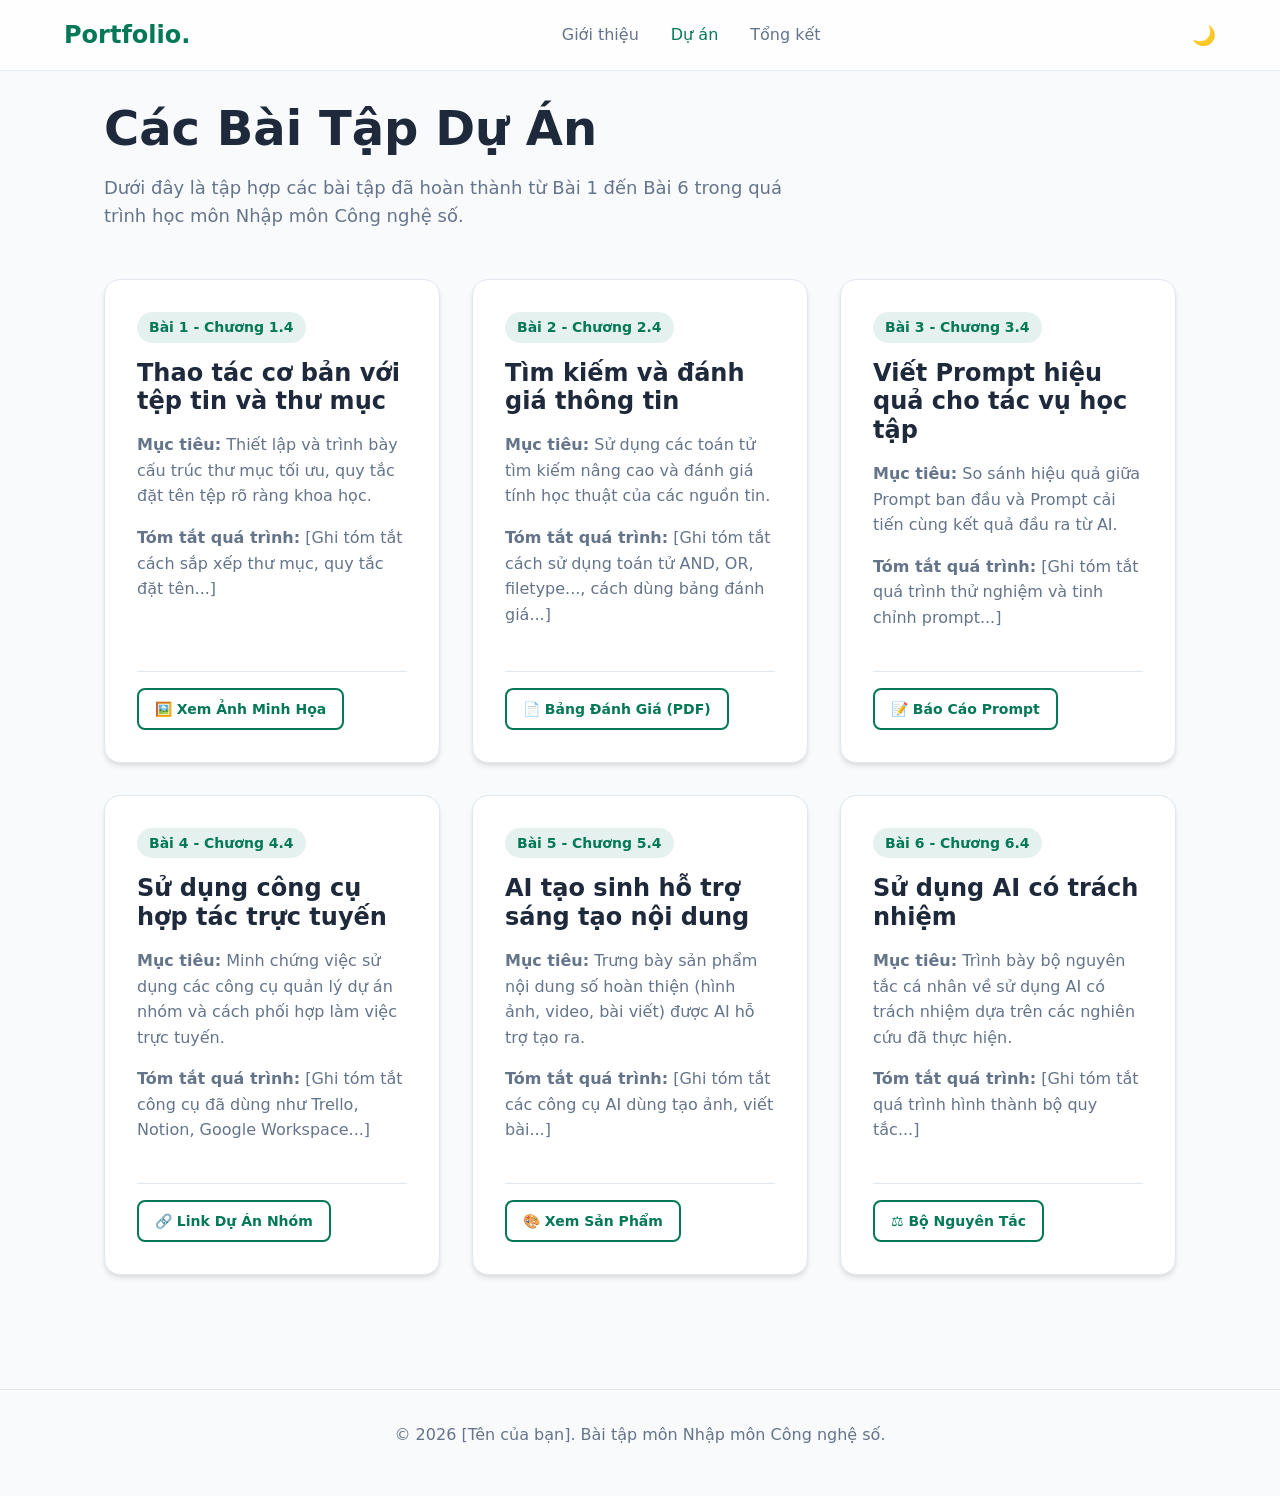
==== projects.html @ bdceb345 "feat: complete digital portfolio implementation" ====
<!DOCTYPE html>
<html lang="vi">
<head>
    <meta charset="UTF-8">
    <meta name="viewport" content="width=device-width, initial-scale=1.0">
    <title>Digital Portfolio | Dự án</title>
    <link rel="stylesheet" href="css/style.css">
</head>
<body>
    <nav>
        <a href="index.html" class="nav-brand">Portfolio.</a>
        <ul class="nav-links">
            <li><a href="index.html">Giới thiệu</a></li>
            <li><a href="projects.html" class="active">Dự án</a></li>
            <li><a href="summary.html">Tổng kết</a></li>
        </ul>
        <button id="theme-toggle" aria-label="Toggle Dark Mode">🌙</button>
    </nav>

    <main>
        <div class="reveal">
            <h1>Các Bài Tập Dự Án</h1>
            <p style="font-size: 1.125rem; max-width: 700px;">Dưới đây là tập hợp các bài tập đã hoàn thành từ Bài 1 đến Bài 6 trong quá trình học môn Nhập môn Công nghệ số.</p>
        </div>

        <div class="grid grid-2" style="margin-top: 3rem;">
            <!-- Bài 1 -->
            <div class="card project-card reveal">
                <div class="content">
                    <span class="badge">Bài 1 - Chương 1.4</span>
                    <h3>Thao tác cơ bản với tệp tin và thư mục</h3>
                    <div style="margin-top: 1rem; color: var(--text-muted);">
                        <p><strong>Mục tiêu:</strong> Thiết lập và trình bày cấu trúc thư mục tối ưu, quy tắc đặt tên tệp rõ ràng khoa học.</p>
                        <p><strong>Tóm tắt quá trình:</strong> [Ghi tóm tắt cách sắp xếp thư mục, quy tắc đặt tên...]</p>
                    </div>
                </div>
                <div class="project-meta">
                    <a href="#" class="btn btn-outline" style="padding: 0.5rem 1rem; font-size: 0.875rem;">🖼️ Xem Ảnh Minh Họa</a>
                </div>
            </div>

            <!-- Bài 2 -->
            <div class="card project-card reveal">
                <div class="content">
                    <span class="badge">Bài 2 - Chương 2.4</span>
                    <h3>Tìm kiếm và đánh giá thông tin</h3>
                    <div style="margin-top: 1rem; color: var(--text-muted);">
                        <p><strong>Mục tiêu:</strong> Sử dụng các toán tử tìm kiếm nâng cao và đánh giá tính học thuật của các nguồn tin.</p>
                        <p><strong>Tóm tắt quá trình:</strong> [Ghi tóm tắt cách sử dụng toán tử AND, OR, filetype..., cách dùng bảng đánh giá...]</p>
                    </div>
                </div>
                <div class="project-meta">
                    <a href="#" class="btn btn-outline" style="padding: 0.5rem 1rem; font-size: 0.875rem;">📄 Bảng Đánh Giá (PDF)</a>
                </div>
            </div>

            <!-- Bài 3 -->
            <div class="card project-card reveal">
                <div class="content">
                    <span class="badge">Bài 3 - Chương 3.4</span>
                    <h3>Viết Prompt hiệu quả cho tác vụ học tập</h3>
                    <div style="margin-top: 1rem; color: var(--text-muted);">
                        <p><strong>Mục tiêu:</strong> So sánh hiệu quả giữa Prompt ban đầu và Prompt cải tiến cùng kết quả đầu ra từ AI.</p>
                        <p><strong>Tóm tắt quá trình:</strong> [Ghi tóm tắt quá trình thử nghiệm và tinh chỉnh prompt...]</p>
                    </div>
                </div>
                <div class="project-meta">
                    <a href="#" class="btn btn-outline" style="padding: 0.5rem 1rem; font-size: 0.875rem;">📝 Báo Cáo Prompt</a>
                </div>
            </div>

            <!-- Bài 4 -->
            <div class="card project-card reveal">
                <div class="content">
                    <span class="badge">Bài 4 - Chương 4.4</span>
                    <h3>Sử dụng công cụ hợp tác trực tuyến</h3>
                    <div style="margin-top: 1rem; color: var(--text-muted);">
                        <p><strong>Mục tiêu:</strong> Minh chứng việc sử dụng các công cụ quản lý dự án nhóm và cách phối hợp làm việc trực tuyến.</p>
                        <p><strong>Tóm tắt quá trình:</strong> [Ghi tóm tắt công cụ đã dùng như Trello, Notion, Google Workspace...]</p>
                    </div>
                </div>
                <div class="project-meta">
                    <a href="#" class="btn btn-outline" style="padding: 0.5rem 1rem; font-size: 0.875rem;">🔗 Link Dự Án Nhóm</a>
                </div>
            </div>

            <!-- Bài 5 -->
            <div class="card project-card reveal">
                <div class="content">
                    <span class="badge">Bài 5 - Chương 5.4</span>
                    <h3>AI tạo sinh hỗ trợ sáng tạo nội dung</h3>
                    <div style="margin-top: 1rem; color: var(--text-muted);">
                        <p><strong>Mục tiêu:</strong> Trưng bày sản phẩm nội dung số hoàn thiện (hình ảnh, video, bài viết) được AI hỗ trợ tạo ra.</p>
                        <p><strong>Tóm tắt quá trình:</strong> [Ghi tóm tắt các công cụ AI dùng tạo ảnh, viết bài...]</p>
                    </div>
                </div>
                <div class="project-meta">
                    <a href="#" class="btn btn-outline" style="padding: 0.5rem 1rem; font-size: 0.875rem;">🎨 Xem Sản Phẩm</a>
                </div>
            </div>

            <!-- Bài 6 -->
            <div class="card project-card reveal">
                <div class="content">
                    <span class="badge">Bài 6 - Chương 6.4</span>
                    <h3>Sử dụng AI có trách nhiệm</h3>
                    <div style="margin-top: 1rem; color: var(--text-muted);">
                        <p><strong>Mục tiêu:</strong> Trình bày bộ nguyên tắc cá nhân về sử dụng AI có trách nhiệm dựa trên các nghiên cứu đã thực hiện.</p>
                        <p><strong>Tóm tắt quá trình:</strong> [Ghi tóm tắt quá trình hình thành bộ quy tắc...]</p>
                    </div>
                </div>
                <div class="project-meta">
                    <a href="#" class="btn btn-outline" style="padding: 0.5rem 1rem; font-size: 0.875rem;">⚖️ Bộ Nguyên Tắc</a>
                </div>
            </div>
        </div>
    </main>

    <footer>
        <p>&copy; 2026 [Tên của bạn]. Bài tập môn Nhập môn Công nghệ số.</p>
    </footer>

    <script src="js/main.js"></script>
</body>
</html>
---- css/style.css ----
:root {
  --primary: #047857; /* Dark Green inspired by the rubric */
  --primary-light: #10B981;
  --bg-color: #F8FAFC;
  --text-main: #1E293B;
  --text-muted: #64748B;
  --card-bg: #FFFFFF;
  --border: #E2E8F0;
  --radius: 16px;
  --shadow: 0 4px 6px -1px rgba(0, 0, 0, 0.1), 0 2px 4px -1px rgba(0, 0, 0, 0.06);
  --shadow-hover: 0 20px 25px -5px rgba(0, 0, 0, 0.1), 0 10px 10px -5px rgba(0, 0, 0, 0.04);
  --transition: all 0.3s cubic-bezier(0.4, 0, 0.2, 1);
  --nav-bg: rgba(255, 255, 255, 0.8);
}

[data-theme="dark"] {
  --bg-color: #0F172A;
  --text-main: #F8FAFC;
  --text-muted: #94A3B8;
  --card-bg: #1E293B;
  --border: #334155;
  --nav-bg: rgba(15, 23, 42, 0.8);
}

* {
  box-sizing: border-box;
  margin: 0;
  padding: 0;
}

body {
  font-family: 'Inter', system-ui, -apple-system, sans-serif;
  background-color: var(--bg-color);
  color: var(--text-main);
  line-height: 1.6;
  transition: var(--transition);
}

/* Navigation */
nav {
  position: fixed;
  top: 0;
  width: 100%;
  padding: 1rem 5%;
  display: flex;
  justify-content: space-between;
  align-items: center;
  background-color: var(--nav-bg);
  backdrop-filter: blur(12px);
  border-bottom: 1px solid var(--border);
  z-index: 1000;
  transition: var(--transition);
}

.nav-brand {
  font-weight: 700;
  font-size: 1.5rem;
  color: var(--primary);
  text-decoration: none;
}

.nav-links {
  display: flex;
  gap: 2rem;
  list-style: none;
}

.nav-links a {
  text-decoration: none;
  color: var(--text-muted);
  font-weight: 500;
  transition: var(--transition);
}

.nav-links a:hover, .nav-links a.active {
  color: var(--primary);
}

#theme-toggle {
  background: none;
  border: none;
  color: var(--text-main);
  font-size: 1.2rem;
  cursor: pointer;
  transition: var(--transition);
}

#theme-toggle:hover {
  color: var(--primary);
}

/* Layout */
main {
  padding: 100px 5% 50px;
  max-width: 1200px;
  margin: 0 auto;
}

/* Typography */
h1, h2, h3 {
  color: var(--text-main);
  line-height: 1.2;
}

h1 { font-size: 3rem; font-weight: 800; margin-bottom: 1rem; }
h2 { font-size: 2rem; font-weight: 700; margin-bottom: 1.5rem; color: var(--primary); }
h3 { font-size: 1.5rem; font-weight: 600; margin-bottom: 0.5rem; }

p { margin-bottom: 1rem; color: var(--text-muted); }

/* Components */
.card {
  background: var(--card-bg);
  border-radius: var(--radius);
  padding: 2rem;
  border: 1px solid var(--border);
  box-shadow: var(--shadow);
  transition: var(--transition);
}

.card:hover {
  transform: translateY(-5px);
  box-shadow: var(--shadow-hover);
}

.btn {
  display: inline-block;
  padding: 0.75rem 1.5rem;
  border-radius: 8px;
  text-decoration: none;
  font-weight: 600;
  transition: var(--transition);
  cursor: pointer;
}

.btn-primary {
  background-color: var(--primary);
  color: white;
  border: none;
}

.btn-primary:hover {
  background-color: var(--primary-light);
  transform: translateY(-2px);
}

.btn-outline {
  background-color: transparent;
  color: var(--primary);
  border: 2px solid var(--primary);
}

.btn-outline:hover {
  background-color: var(--primary);
  color: white;
}

/* Grid System */
.grid {
  display: grid;
  gap: 2rem;
}

.grid-2 { grid-template-columns: repeat(auto-fit, minmax(300px, 1fr)); }
.grid-3 { grid-template-columns: repeat(auto-fit, minmax(300px, 1fr)); }

/* Badge / Tags */
.badge {
  display: inline-block;
  padding: 0.25rem 0.75rem;
  border-radius: 999px;
  background-color: rgba(4, 120, 87, 0.1);
  color: var(--primary);
  font-size: 0.875rem;
  font-weight: 600;
  margin-bottom: 1rem;
}

/* Animations */
.reveal {
  opacity: 0;
  transform: translateY(30px);
  transition: all 0.8s ease-out;
}

.reveal.active {
  opacity: 1;
  transform: translateY(0);
}

/* Projects specific */
.project-card {
  display: flex;
  flex-direction: column;
  height: 100%;
}

.project-card .content {
  flex-grow: 1;
}

.project-meta {
  margin-top: 1.5rem;
  padding-top: 1rem;
  border-top: 1px solid var(--border);
  display: flex;
  justify-content: space-between;
  align-items: center;
}

/* Footer */
footer {
  text-align: center;
  padding: 2rem;
  color: var(--text-muted);
  border-top: 1px solid var(--border);
  margin-top: 4rem;
}

/* Responsive */
@media (max-width: 768px) {
  nav { padding: 1rem; }
  .nav-links { display: none; /* In a real app, we'd add a hamburger menu */ }
  h1 { font-size: 2.5rem; }
}
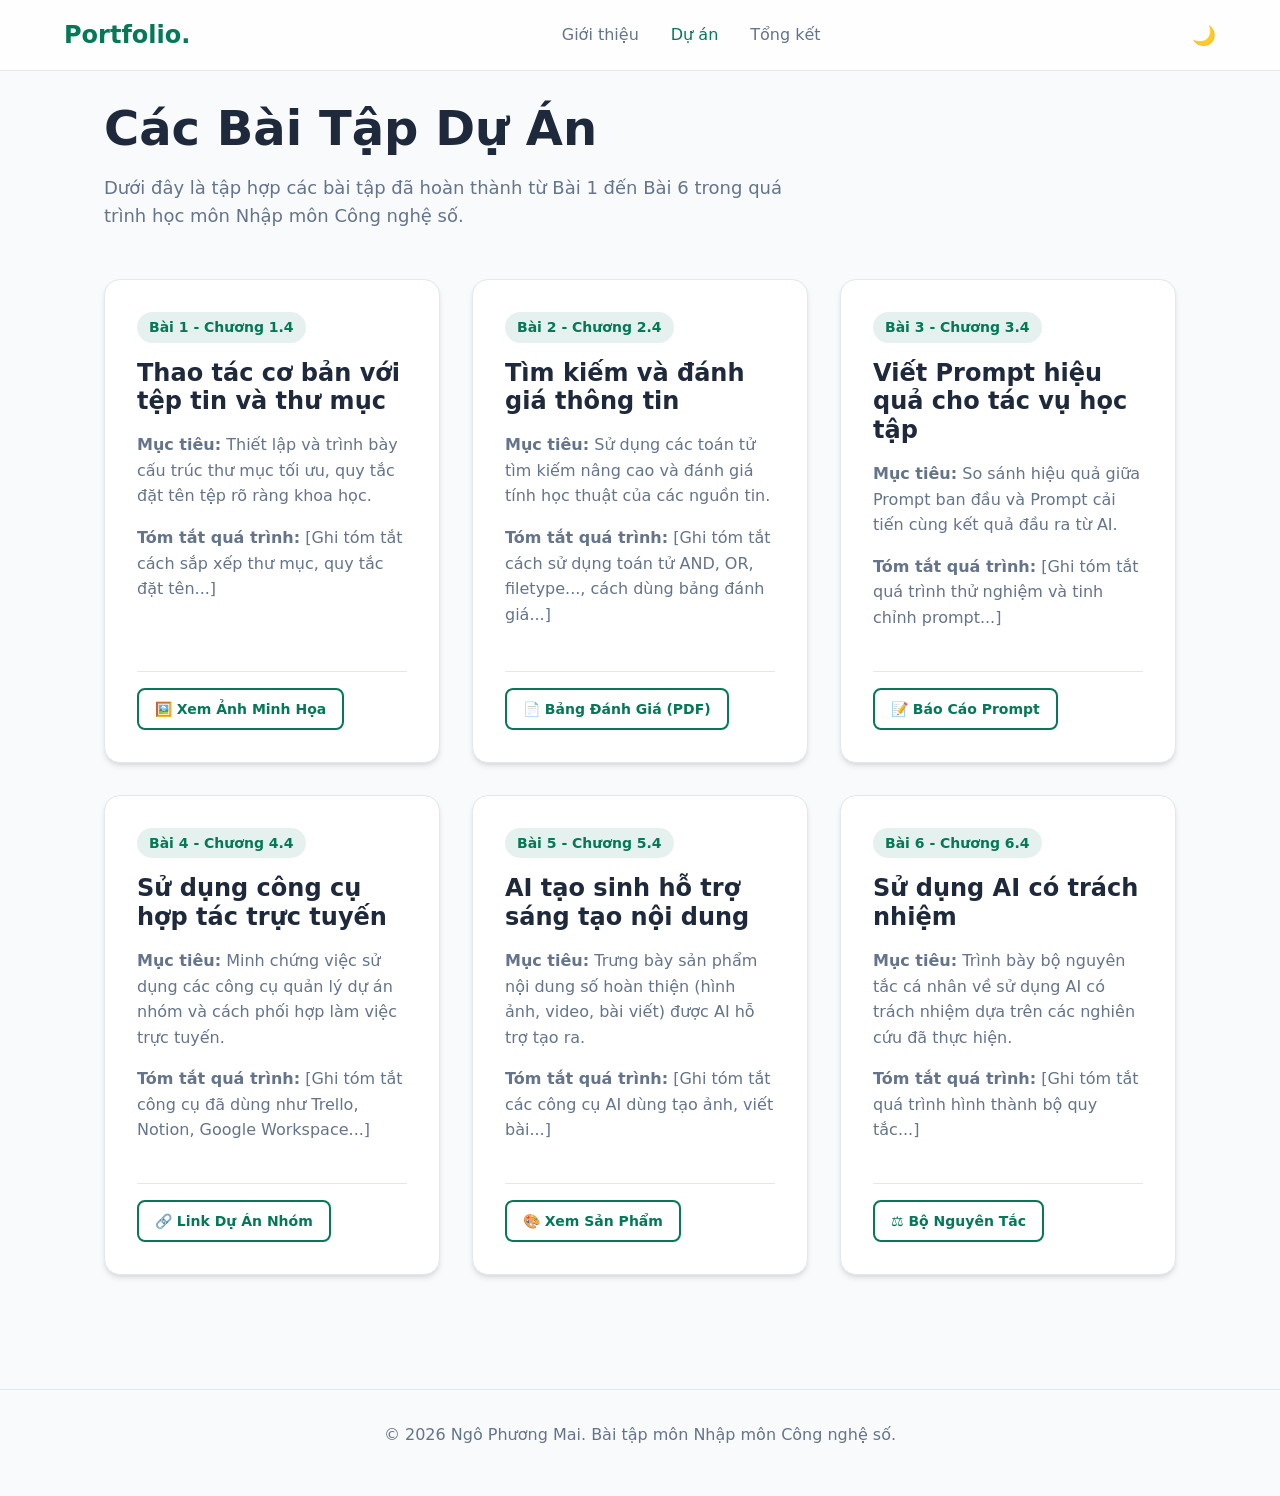
==== commit 362ae60a: "chore: update author name to Ngô Phương Mai" ====
--- a/projects.html
+++ b/projects.html
@@ -117,7 +117,7 @@
     </main>
 
     <footer>
-        <p>&copy; 2026 [Tên của bạn]. Bài tập môn Nhập môn Công nghệ số.</p>
+        <p>&copy; 2026 Ngô Phương Mai. Bài tập môn Nhập môn Công nghệ số.</p>
     </footer>
 
     <script src="js/main.js"></script>
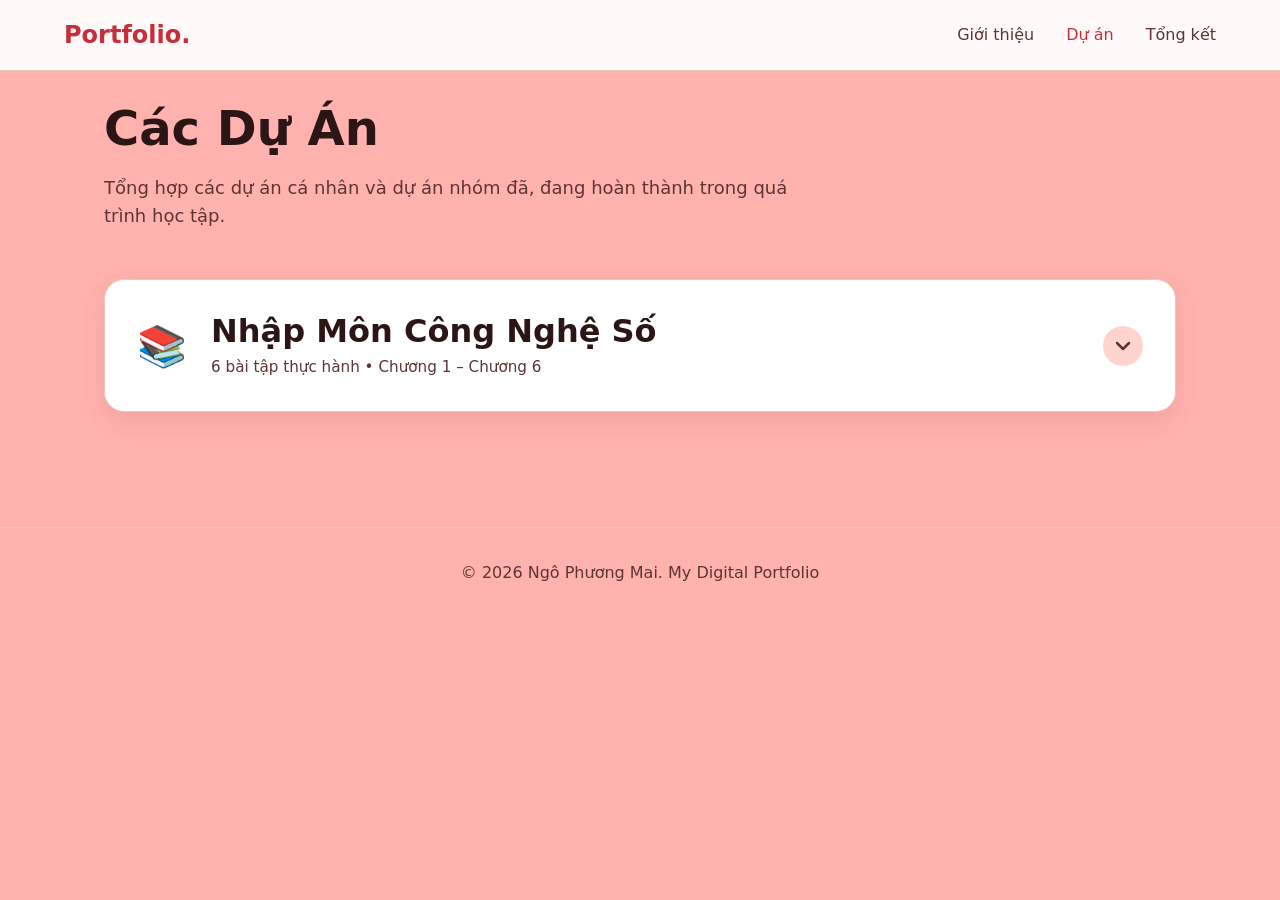
==== commit 1d8a7c3d: "feat: add user portrait and fix dark mode background/button contrast" ====
--- a/projects.html
+++ b/projects.html
@@ -14,112 +14,101 @@
             <li><a href="projects.html" class="active">Dự án</a></li>
             <li><a href="summary.html">Tổng kết</a></li>
         </ul>
-        <button id="theme-toggle" aria-label="Toggle Dark Mode">🌙</button>
     </nav>
 
-    <main>
+    <main class="page-content">
         <div class="reveal">
-            <h1>Các Bài Tập Dự Án</h1>
-            <p style="font-size: 1.125rem; max-width: 700px;">Dưới đây là tập hợp các bài tập đã hoàn thành từ Bài 1 đến Bài 6 trong quá trình học môn Nhập môn Công nghệ số.</p>
+            <h1>Các Dự Án</h1>
+            <p style="font-size: 1.125rem; max-width: 700px;">Tổng hợp các dự án cá nhân và dự án nhóm đã, đang hoàn thành trong quá trình học tập.</p>
         </div>
 
-        <div class="grid grid-2" style="margin-top: 3rem;">
-            <!-- Bài 1 -->
-            <div class="card project-card reveal">
-                <div class="content">
-                    <span class="badge">Bài 1 - Chương 1.4</span>
-                    <h3>Thao tác cơ bản với tệp tin và thư mục</h3>
-                    <div style="margin-top: 1rem; color: var(--text-muted);">
-                        <p><strong>Mục tiêu:</strong> Thiết lập và trình bày cấu trúc thư mục tối ưu, quy tắc đặt tên tệp rõ ràng khoa học.</p>
-                        <p><strong>Tóm tắt quá trình:</strong> [Ghi tóm tắt cách sắp xếp thư mục, quy tắc đặt tên...]</p>
+        <section class="subject-section reveal" style="margin-top: 3rem;">
+            <!-- Subject Card - Click to expand -->
+            <div class="subject-card card" id="subjectCard" onclick="toggleExercises()">
+                <div class="subject-card-content">
+                    <div class="subject-icon">📚</div>
+                    <div class="subject-info">
+                        <h2 style="margin-bottom: 0.25rem;">Nhập Môn Công Nghệ Số</h2>
+                        <p style="margin: 0; font-size: 0.95rem;">6 bài tập thực hành &bull; Chương 1 – Chương 6</p>
                     </div>
-                </div>
-                <div class="project-meta">
-                    <a href="#" class="btn btn-outline" style="padding: 0.5rem 1rem; font-size: 0.875rem;">🖼️ Xem Ảnh Minh Họa</a>
+                    <div class="subject-toggle" id="toggleIcon">
+                        <svg width="24" height="24" viewBox="0 0 24 24" fill="none" stroke="currentColor" stroke-width="2.5" stroke-linecap="round" stroke-linejoin="round">
+                            <polyline points="6 9 12 15 18 9"></polyline>
+                        </svg>
+                    </div>
                 </div>
             </div>
 
-            <!-- Bài 2 -->
-            <div class="card project-card reveal">
-                <div class="content">
-                    <span class="badge">Bài 2 - Chương 2.4</span>
-                    <h3>Tìm kiếm và đánh giá thông tin</h3>
-                    <div style="margin-top: 1rem; color: var(--text-muted);">
-                        <p><strong>Mục tiêu:</strong> Sử dụng các toán tử tìm kiếm nâng cao và đánh giá tính học thuật của các nguồn tin.</p>
-                        <p><strong>Tóm tắt quá trình:</strong> [Ghi tóm tắt cách sử dụng toán tử AND, OR, filetype..., cách dùng bảng đánh giá...]</p>
-                    </div>
-                </div>
-                <div class="project-meta">
-                    <a href="#" class="btn btn-outline" style="padding: 0.5rem 1rem; font-size: 0.875rem;">📄 Bảng Đánh Giá (PDF)</a>
+            <!-- Exercise cards - hidden by default -->
+            <div class="exercises-container" id="exercisesContainer">
+                <div class="project-grid">
+                    <!-- Bài 1 -->
+                    <a href="bai1.html" class="project-link-card card">
+                        <div class="card-icon">📁</div>
+                        <span class="badge">Bài 1 - Chương 1.4</span>
+                        <h3>Thao tác cơ bản với tệp tin và thư mục</h3>
+                        <span class="card-cta">Xem chi tiết bài tập →</span>
+                    </a>
+
+                    <!-- Bài 2 -->
+                    <a href="bai2.html" class="project-link-card card">
+                        <div class="card-icon">🔍</div>
+                        <span class="badge">Bài 2 - Chương 2.4</span>
+                        <h3>Tìm kiếm và đánh giá thông tin</h3>
+                        <span class="card-cta">Xem chi tiết bài tập →</span>
+                    </a>
+
+                    <!-- Bài 3 -->
+                    <a href="bai3.html" class="project-link-card card">
+                        <div class="card-icon">💬</div>
+                        <span class="badge">Bài 3 - Chương 3.4</span>
+                        <h3>Viết Prompt hiệu quả cho tác vụ học tập</h3>
+                        <span class="card-cta">Xem chi tiết bài tập →</span>
+                    </a>
+
+                    <!-- Bài 4 -->
+                    <a href="bai4.html" class="project-link-card card">
+                        <div class="card-icon">🤝</div>
+                        <span class="badge">Bài 4 - Chương 4.4</span>
+                        <h3>Sử dụng công cụ hợp tác trực tuyến</h3>
+                        <span class="card-cta">Xem chi tiết bài tập →</span>
+                    </a>
+
+                    <!-- Bài 5 -->
+                    <a href="bai5.html" class="project-link-card card">
+                        <div class="card-icon">🎨</div>
+                        <span class="badge">Bài 5 - Chương 5.4</span>
+                        <h3>AI tạo sinh hỗ trợ sáng tạo nội dung</h3>
+                        <span class="card-cta">Xem chi tiết bài tập →</span>
+                    </a>
+
+                    <!-- Bài 6 -->
+                    <a href="bai6.html" class="project-link-card card">
+                        <div class="card-icon">⚖️</div>
+                        <span class="badge">Bài 6 - Chương 6.4</span>
+                        <h3>Sử dụng AI có trách nhiệm</h3>
+                        <span class="card-cta">Xem chi tiết bài tập →</span>
+                    </a>
                 </div>
             </div>
-
-            <!-- Bài 3 -->
-            <div class="card project-card reveal">
-                <div class="content">
-                    <span class="badge">Bài 3 - Chương 3.4</span>
-                    <h3>Viết Prompt hiệu quả cho tác vụ học tập</h3>
-                    <div style="margin-top: 1rem; color: var(--text-muted);">
-                        <p><strong>Mục tiêu:</strong> So sánh hiệu quả giữa Prompt ban đầu và Prompt cải tiến cùng kết quả đầu ra từ AI.</p>
-                        <p><strong>Tóm tắt quá trình:</strong> [Ghi tóm tắt quá trình thử nghiệm và tinh chỉnh prompt...]</p>
-                    </div>
-                </div>
-                <div class="project-meta">
-                    <a href="#" class="btn btn-outline" style="padding: 0.5rem 1rem; font-size: 0.875rem;">📝 Báo Cáo Prompt</a>
-                </div>
-            </div>
-
-            <!-- Bài 4 -->
-            <div class="card project-card reveal">
-                <div class="content">
-                    <span class="badge">Bài 4 - Chương 4.4</span>
-                    <h3>Sử dụng công cụ hợp tác trực tuyến</h3>
-                    <div style="margin-top: 1rem; color: var(--text-muted);">
-                        <p><strong>Mục tiêu:</strong> Minh chứng việc sử dụng các công cụ quản lý dự án nhóm và cách phối hợp làm việc trực tuyến.</p>
-                        <p><strong>Tóm tắt quá trình:</strong> [Ghi tóm tắt công cụ đã dùng như Trello, Notion, Google Workspace...]</p>
-                    </div>
-                </div>
-                <div class="project-meta">
-                    <a href="#" class="btn btn-outline" style="padding: 0.5rem 1rem; font-size: 0.875rem;">🔗 Link Dự Án Nhóm</a>
-                </div>
-            </div>
-
-            <!-- Bài 5 -->
-            <div class="card project-card reveal">
-                <div class="content">
-                    <span class="badge">Bài 5 - Chương 5.4</span>
-                    <h3>AI tạo sinh hỗ trợ sáng tạo nội dung</h3>
-                    <div style="margin-top: 1rem; color: var(--text-muted);">
-                        <p><strong>Mục tiêu:</strong> Trưng bày sản phẩm nội dung số hoàn thiện (hình ảnh, video, bài viết) được AI hỗ trợ tạo ra.</p>
-                        <p><strong>Tóm tắt quá trình:</strong> [Ghi tóm tắt các công cụ AI dùng tạo ảnh, viết bài...]</p>
-                    </div>
-                </div>
-                <div class="project-meta">
-                    <a href="#" class="btn btn-outline" style="padding: 0.5rem 1rem; font-size: 0.875rem;">🎨 Xem Sản Phẩm</a>
-                </div>
-            </div>
-
-            <!-- Bài 6 -->
-            <div class="card project-card reveal">
-                <div class="content">
-                    <span class="badge">Bài 6 - Chương 6.4</span>
-                    <h3>Sử dụng AI có trách nhiệm</h3>
-                    <div style="margin-top: 1rem; color: var(--text-muted);">
-                        <p><strong>Mục tiêu:</strong> Trình bày bộ nguyên tắc cá nhân về sử dụng AI có trách nhiệm dựa trên các nghiên cứu đã thực hiện.</p>
-                        <p><strong>Tóm tắt quá trình:</strong> [Ghi tóm tắt quá trình hình thành bộ quy tắc...]</p>
-                    </div>
-                </div>
-                <div class="project-meta">
-                    <a href="#" class="btn btn-outline" style="padding: 0.5rem 1rem; font-size: 0.875rem;">⚖️ Bộ Nguyên Tắc</a>
-                </div>
-            </div>
-        </div>
+        </section>
     </main>
 
     <footer>
-        <p>&copy; 2026 Ngô Phương Mai. Bài tập môn Nhập môn Công nghệ số.</p>
+        <p>&copy; 2026 Ngô Phương Mai. My Digital Portfolio</p>
     </footer>
 
     <script src="js/main.js"></script>
+    <script>
+        function toggleExercises() {
+            const container = document.getElementById('exercisesContainer');
+            const card = document.getElementById('subjectCard');
+            const icon = document.getElementById('toggleIcon');
+            
+            container.classList.toggle('open');
+            card.classList.toggle('expanded');
+            icon.classList.toggle('rotated');
+        }
+    </script>
 </body>
 </html>
--- a/css/style.css
+++ b/css/style.css
@@ -1,25 +1,16 @@
 :root {
-  --primary: #047857; /* Dark Green inspired by the rubric */
-  --primary-light: #10B981;
-  --bg-color: #F8FAFC;
-  --text-main: #1E293B;
-  --text-muted: #64748B;
+  --primary: #C62E3A;
+  --primary-light: #FFD4CF;
+  --bg-color: #FFB2AE;
+  --text-main: #2B1515;
+  --text-muted: #5C3535;
   --card-bg: #FFFFFF;
-  --border: #E2E8F0;
-  --radius: 16px;
-  --shadow: 0 4px 6px -1px rgba(0, 0, 0, 0.1), 0 2px 4px -1px rgba(0, 0, 0, 0.06);
-  --shadow-hover: 0 20px 25px -5px rgba(0, 0, 0, 0.1), 0 10px 10px -5px rgba(0, 0, 0, 0.04);
+  --border: #F0C4C1;
+  --radius: 20px;
+  --shadow: 0 8px 24px rgba(150, 60, 55, 0.12);
+  --shadow-hover: 0 15px 35px rgba(198, 46, 58, 0.22);
   --transition: all 0.3s cubic-bezier(0.4, 0, 0.2, 1);
-  --nav-bg: rgba(255, 255, 255, 0.8);
-}
-
-[data-theme="dark"] {
-  --bg-color: #0F172A;
-  --text-main: #F8FAFC;
-  --text-muted: #94A3B8;
-  --card-bg: #1E293B;
-  --border: #334155;
-  --nav-bg: rgba(15, 23, 42, 0.8);
+  --nav-bg: rgba(255, 255, 255, 0.92);
 }
 
 * {
@@ -76,24 +67,167 @@
   color: var(--primary);
 }
 
-#theme-toggle {
-  background: none;
-  border: none;
-  color: var(--text-main);
+/* Banner Carousel */
+.banner-carousel {
+  position: relative;
+  width: 100%;
+  height: 320px;
+  margin-top: 60px;
+  overflow: hidden;
+  background: #1a0e0e;
+}
+
+.carousel-track {
+  position: relative;
+  width: 100%;
+  height: 100%;
+}
+
+.carousel-slide {
+  position: absolute;
+  top: 0;
+  left: 0;
+  width: 100%;
+  height: 100%;
+  opacity: 0;
+  transition: opacity 0.8s ease-in-out;
+}
+
+.carousel-slide.active {
+  opacity: 1;
+}
+
+.carousel-slide img {
+  width: 100%;
+  height: 100%;
+  object-fit: cover;
+  display: block;
+}
+
+.slide-overlay {
+  position: absolute;
+  top: 0;
+  left: 0;
+  width: 100%;
+  height: 100%;
+  background: linear-gradient(
+    to bottom,
+    rgba(43, 21, 21, 0.1) 0%,
+    rgba(255, 178, 174, 0.25) 100%
+  );
+  pointer-events: none;
+}
+
+.carousel-btn {
+  position: absolute;
+  top: 50%;
+  transform: translateY(-50%);
+  background: rgba(255, 255, 255, 0.2);
+  backdrop-filter: blur(8px);
+  color: white;
+  border: 1px solid rgba(255, 255, 255, 0.3);
+  width: 44px;
+  height: 44px;
+  border-radius: 50%;
   font-size: 1.2rem;
   cursor: pointer;
   transition: var(--transition);
-}
-
-#theme-toggle:hover {
-  color: var(--primary);
+  display: flex;
+  align-items: center;
+  justify-content: center;
+  z-index: 10;
+  opacity: 0;
+}
+
+.banner-carousel:hover .carousel-btn {
+  opacity: 1;
+}
+
+.carousel-btn:hover {
+  background: rgba(255, 255, 255, 0.4);
+  transform: translateY(-50%) scale(1.1);
+}
+
+.carousel-btn-prev {
+  left: 16px;
+}
+
+.carousel-btn-next {
+  right: 16px;
+}
+
+.carousel-dots {
+  position: absolute;
+  bottom: 16px;
+  left: 50%;
+  transform: translateX(-50%);
+  display: flex;
+  gap: 8px;
+  z-index: 10;
+}
+
+.carousel-dot {
+  width: 10px;
+  height: 10px;
+  border-radius: 50%;
+  border: 2px solid rgba(255, 255, 255, 0.8);
+  background: transparent;
+  cursor: pointer;
+  transition: var(--transition);
+  padding: 0;
+}
+
+.carousel-dot.active {
+  background: white;
+  transform: scale(1.2);
+}
+
+.carousel-dot:hover {
+  background: rgba(255, 255, 255, 0.6);
 }
 
 /* Layout */
 main {
-  padding: 100px 5% 50px;
+  padding: 50px 5% 50px;
   max-width: 1200px;
   margin: 0 auto;
+}
+
+/* Pages without banner carousel need extra top padding to clear fixed nav */
+main.page-content {
+  padding-top: 100px;
+}
+
+/* Hero with portrait */
+.hero-intro {
+  display: flex;
+  align-items: center;
+  gap: 3rem;
+}
+
+.hero-text {
+  flex: 1;
+  min-width: 0;
+}
+
+.hero-portrait {
+  flex-shrink: 0;
+}
+
+.portrait-frame {
+  width: 220px;
+  height: 220px;
+  border-radius: 50%;
+  overflow: hidden;
+  border: 4px solid var(--primary-light);
+  box-shadow: var(--shadow);
+}
+
+.portrait-frame img {
+  width: 100%;
+  height: 100%;
+  object-fit: cover;
+  display: block;
 }
 
 /* Typography */
@@ -136,12 +270,15 @@
 .btn-primary {
   background-color: var(--primary);
   color: white;
-  border: none;
+  border: 2px solid var(--primary);
+  box-shadow: 0 4px 10px rgba(198, 46, 58, 0.15);
 }
 
 .btn-primary:hover {
-  background-color: var(--primary-light);
+  background-color: white;
+  color: var(--primary);
   transform: translateY(-2px);
+  box-shadow: 0 6px 15px rgba(198, 46, 58, 0.25);
 }
 
 .btn-outline {
@@ -153,6 +290,8 @@
 .btn-outline:hover {
   background-color: var(--primary);
   color: white;
+  transform: translateY(-2px);
+  box-shadow: 0 6px 15px rgba(198, 46, 58, 0.25);
 }
 
 /* Grid System */
@@ -167,10 +306,10 @@
 /* Badge / Tags */
 .badge {
   display: inline-block;
-  padding: 0.25rem 0.75rem;
+  padding: 0.35rem 0.85rem;
   border-radius: 999px;
-  background-color: rgba(4, 120, 87, 0.1);
-  color: var(--primary);
+  background-color: #f9cc88;
+  color: #333333;
   font-size: 0.875rem;
   font-weight: 600;
   margin-bottom: 1rem;
@@ -188,24 +327,203 @@
   transform: translateY(0);
 }
 
-/* Projects specific */
-.project-card {
+/* Projects - Parent Page */
+.subject-section {
+  margin-top: 3rem;
+}
+
+.subject-card {
+  cursor: pointer;
+  user-select: none;
+  transition: var(--transition);
+}
+
+.subject-card:hover {
+  transform: translateY(-3px);
+  box-shadow: var(--shadow-hover);
+}
+
+.subject-card-content {
+  display: flex;
+  align-items: center;
+  gap: 1.5rem;
+}
+
+.subject-icon {
+  font-size: 2.5rem;
+  flex-shrink: 0;
+}
+
+.subject-info {
+  flex: 1;
+  min-width: 0;
+}
+
+.subject-info h2 {
+  color: var(--text-main);
+  margin-bottom: 0.25rem;
+}
+
+.subject-info p {
+  margin: 0;
+}
+
+.subject-toggle {
+  flex-shrink: 0;
+  color: var(--text-muted);
+  transition: transform 0.3s ease;
+  display: flex;
+  align-items: center;
+  justify-content: center;
+  width: 40px;
+  height: 40px;
+  border-radius: 50%;
+  background: var(--primary-light);
+}
+
+.subject-toggle.rotated {
+  transform: rotate(180deg);
+}
+
+.subject-card.expanded {
+  border-bottom-left-radius: 0;
+  border-bottom-right-radius: 0;
+  border-bottom: none;
+}
+
+/* Exercises Container - hidden by default, slides open */
+.exercises-container {
+  max-height: 0;
+  overflow: hidden;
+  transition: max-height 0.5s cubic-bezier(0.4, 0, 0.2, 1),
+              opacity 0.4s ease,
+              padding 0.4s ease;
+  opacity: 0;
+  padding: 0 0.75rem;
+  background: var(--card-bg);
+  border: 1px solid var(--border);
+  border-top: none;
+  border-radius: 0 0 var(--radius) var(--radius);
+  box-shadow: var(--shadow);
+}
+
+.exercises-container.open {
+  max-height: 3000px;
+  opacity: 1;
+  padding: 1.5rem 0.75rem 1.5rem;
+}
+
+.project-grid {
+  display: grid;
+  grid-template-columns: repeat(auto-fill, minmax(280px, 1fr));
+  gap: 2rem;
+}
+
+.project-link-card {
   display: flex;
   flex-direction: column;
+  text-decoration: none;
+  padding: 1.75rem 2rem;
+  position: relative;
+  cursor: pointer;
+}
+
+.project-link-card::before {
+  content: '';
+  position: absolute;
+  top: 0;
+  left: 0;
+  width: 4px;
   height: 100%;
-}
-
-.project-card .content {
+  background: var(--primary);
+  opacity: 0;
+  transition: var(--transition);
+}
+
+.project-link-card:hover::before {
+  opacity: 1;
+}
+
+.project-link-card:hover {
+  transform: translateY(-5px);
+  box-shadow: var(--shadow-hover);
+}
+
+.card-icon {
+  font-size: 2rem;
+  margin-bottom: 1rem;
+}
+
+.project-link-card .badge {
+  align-self: flex-start;
+  margin-bottom: 1rem;
+}
+
+.project-link-card h3 {
   flex-grow: 1;
-}
-
-.project-meta {
+  margin-top: 0.75rem;
+  margin-bottom: 0;
+  font-size: 1.15rem;
+  color: var(--text-main);
+  line-height: 1.5;
+}
+
+.card-cta {
+  color: var(--primary);
+  font-weight: 600;
+  font-size: 0.9rem;
   margin-top: 1.5rem;
-  padding-top: 1rem;
+  display: inline-flex;
+  align-items: center;
+  transition: var(--transition);
+}
+
+.project-link-card:hover .card-cta {
+  transform: translateX(6px);
+}
+
+/* Projects - Detail Pages */
+.breadcrumb {
+  display: flex;
+  align-items: center;
+  gap: 0.5rem;
+  margin-bottom: 1.5rem;
+  font-size: 0.925rem;
+  color: var(--text-muted);
+}
+
+.breadcrumb a {
+  color: var(--primary);
+  text-decoration: none;
+  font-weight: 500;
+  transition: var(--transition);
+}
+
+.breadcrumb a:hover {
+  opacity: 0.8;
+}
+
+.breadcrumb-sep {
+  color: var(--text-muted);
+  opacity: 0.5;
+}
+
+.detail-header {
+  margin-bottom: 2.5rem;
+}
+
+.detail-header h1 {
+  margin-top: 0.5rem;
+  font-size: 2.25rem;
+}
+
+.detail-nav {
+  display: flex;
+  justify-content: space-between;
+  align-items: center;
+  margin-top: 3rem;
+  padding-top: 2rem;
   border-top: 1px solid var(--border);
-  display: flex;
-  justify-content: space-between;
-  align-items: center;
 }
 
 /* Footer */
@@ -220,6 +538,146 @@
 /* Responsive */
 @media (max-width: 768px) {
   nav { padding: 1rem; }
-  .nav-links { display: none; /* In a real app, we'd add a hamburger menu */ }
+  .nav-links { display: none; }
   h1 { font-size: 2.5rem; }
-}
+  .banner-carousel { height: 200px; }
+  .carousel-btn { width: 36px; height: 36px; font-size: 1rem; }
+  .project-grid { grid-template-columns: 1fr; }
+  .subject-card-content { flex-direction: column; text-align: center; }
+  .subject-toggle { align-self: center; }
+  .exercises-container { padding: 0 1rem; }
+  .exercises-container.open { padding: 1rem 1rem 1.5rem; }
+  .detail-header h1 { font-size: 1.75rem; }
+  .detail-nav { flex-direction: column; gap: 1rem; }
+  .hero-intro { flex-direction: column-reverse; text-align: center; gap: 2rem; }
+  .portrait-frame { width: 160px; height: 160px; }
+  .hero-portrait { align-self: center; }
+  main.page-content { padding-top: 80px; }
+}
+
+/* Custom styles for PDF Viewer layout */
+.pdf-viewer-container {
+  display: flex;
+  flex-direction: column;
+  gap: 1.5rem;
+  width: 100%;
+  margin-top: 1rem;
+}
+
+.pdf-header {
+  display: flex;
+  justify-content: space-between;
+  align-items: center;
+  gap: 1.5rem;
+  padding: 1.75rem 2rem;
+  background: var(--card-bg);
+  border: 1px solid var(--border);
+  border-radius: var(--radius);
+  box-shadow: var(--shadow);
+  transition: var(--transition);
+}
+
+.pdf-header:hover {
+  box-shadow: var(--shadow-hover);
+}
+
+.pdf-header-left {
+  flex: 1;
+}
+
+.pdf-header-left h1 {
+  font-size: 2.2rem;
+  font-weight: 800;
+  margin: 0 0 0.5rem 0;
+  color: var(--text-main);
+  line-height: 1.25;
+}
+
+.pdf-header-left p {
+  font-size: 0.95rem;
+  color: #666;
+  margin: 0;
+}
+
+.pdf-header-right {
+  flex-shrink: 0;
+}
+
+.btn-download-pdf {
+  display: inline-flex;
+  align-items: center;
+  gap: 0.75rem;
+  background-color: var(--primary);
+  color: white !important;
+  padding: 0.85rem 1.75rem;
+  border-radius: 10px;
+  text-decoration: none;
+  font-weight: 600;
+  transition: var(--transition);
+  border: 2px solid var(--primary);
+  box-shadow: 0 4px 12px rgba(198, 46, 58, 0.2);
+}
+
+.btn-download-pdf:hover {
+  background-color: white;
+  color: var(--primary) !important;
+  transform: translateY(-3px) scale(1.02);
+  box-shadow: var(--shadow-hover);
+}
+
+.btn-download-pdf svg {
+  width: 20px;
+  height: 20px;
+  fill: currentColor;
+  transition: transform 0.3s cubic-bezier(0.4, 0, 0.2, 1);
+}
+
+.btn-download-pdf:hover svg {
+  transform: translateY(3px);
+}
+
+.pdf-body {
+  width: 100%;
+  border-radius: var(--radius);
+  overflow: hidden;
+  background: var(--card-bg);
+  border: 1px solid var(--border);
+  box-shadow: var(--shadow);
+  transition: var(--transition);
+}
+
+.pdf-body:hover {
+  box-shadow: var(--shadow-hover);
+}
+
+.pdf-iframe {
+  width: 100%;
+  height: 85vh;
+  border: none;
+  display: block;
+}
+
+/* Responsive media query for Mobile */
+@media (max-width: 768px) {
+  .pdf-header {
+    flex-direction: column;
+    align-items: flex-start;
+    gap: 1.25rem;
+    padding: 1.5rem;
+  }
+  
+  .pdf-header-right {
+    width: 100%;
+  }
+  
+  .btn-download-pdf {
+    width: 100%;
+    justify-content: center;
+  }
+  
+  .pdf-header-left h1 {
+    font-size: 1.75rem;
+  }
+}
+
+
